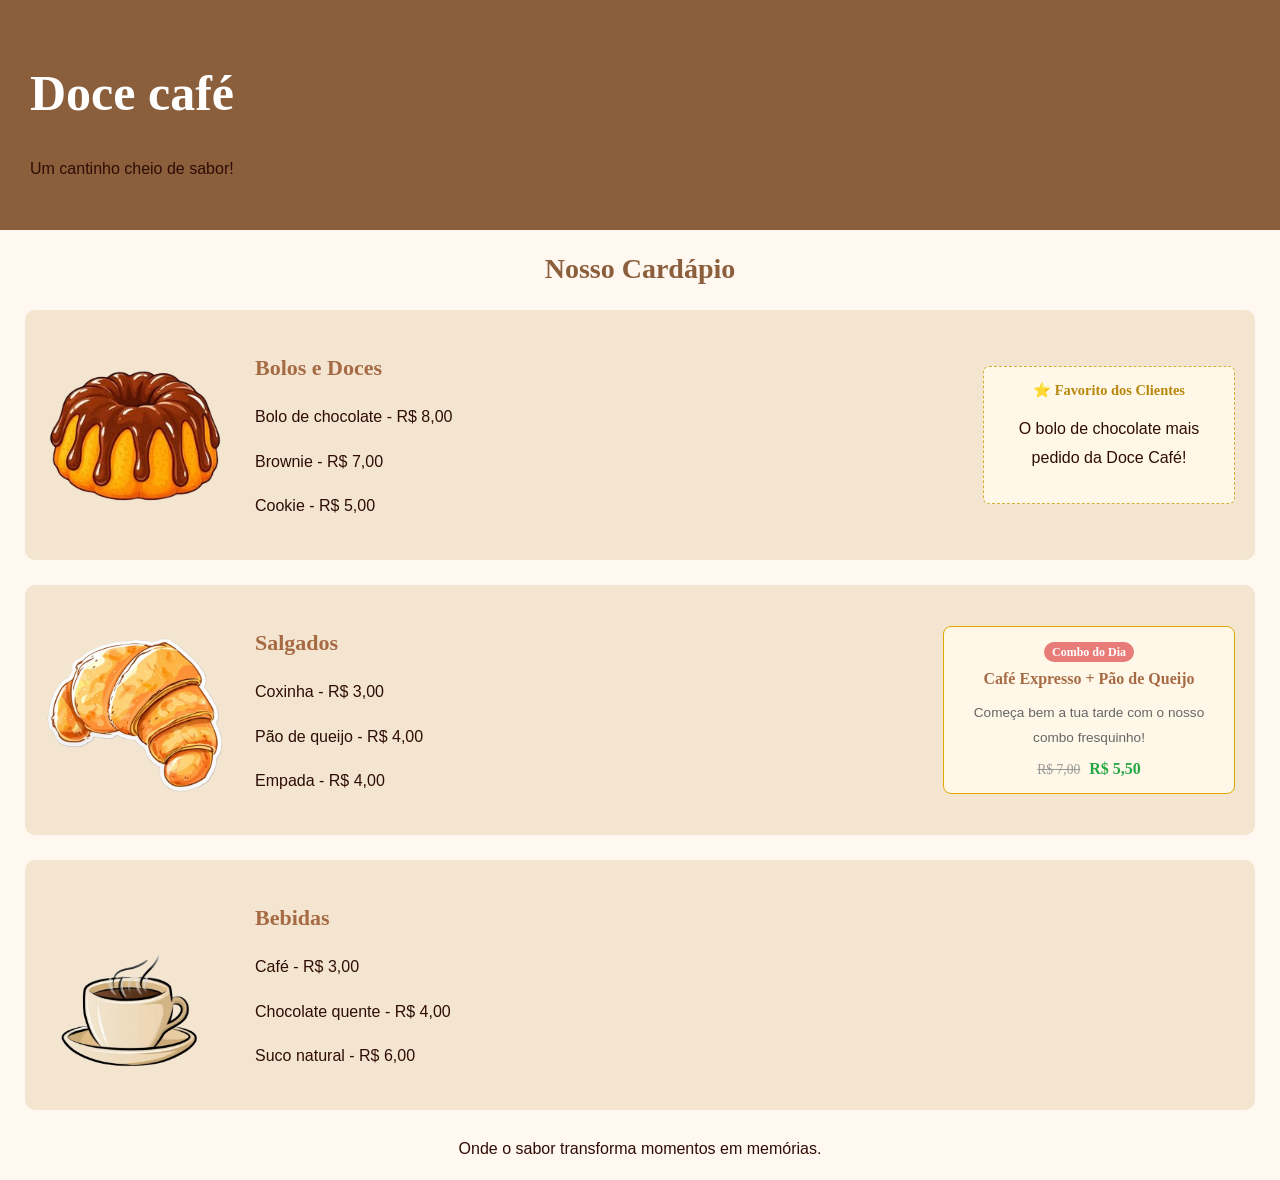
==== cardapio/index.html @ a0b28f8c "Add files via upload" ====
<!DOCTYPE html>
<html lang="pt-br">
    <head>
        <meta charset="UTF-8">
        <title>Doce Café</title>
        <link rel="stylesheet" href="estilo.css">
    </head>
    <body>
        <header>
            <h1> Doce café</h1>
            <p>Um cantinho cheio de sabor!</p>
        </header>
        <main>
            <h2>Nosso Cardápio</h2>
            <section class="categoria 1">

    <img src="imagens/bolo.png" alt="Bolo">

    <div class="produtos">
        <h3>Bolos e Doces</h3>

        <p>Bolo de chocolate - R$ 8,00</p>
        <p>Brownie - R$ 7,00</p>
        <p>Cookie - R$ 5,00</p>
    </div>
    <div class="destaque-card">
    <span class="selo-favorito">⭐ Favorito dos Clientes</span>
    <p>O bolo de chocolate mais pedido da Doce Café!</p>
   </div>

            </section>
            <section class="categoria 2">
                
                <img src="imagens/salgado.png" alt="salgado">

    <div class="produtos">
        <h3>Salgados</h3>

        <p>Coxinha - R$ 3,00</p>
        <p>Pão de queijo - R$ 4,00</p>
        <p>Empada - R$ 4,00</p>
    </div>
    <div class="bloco-combo-dia">
      <span class="tag-destaque"> Combo do Dia</span>
      <h3>Café Expresso + Pão de Queijo</h3>
      <p class="descricao">Começa bem a tua tarde com o nosso combo fresquinho!</p>
     <div class="preco-combo">
      <span class="preco-antigo">R$ 7,00</span>
      <span class="preco-novo">R$ 5,50</span>
    </div>
    </div>
                
            </section>
            <section class="categoria 3">

                <img src="imagens/café.png" alt="café">


    <div class="produtos">
        <h3>Bebidas</h3>

        <p>Café - R$ 3,00</p>
        <p>Chocolate quente - R$ 4,00</p>
        <p>Suco natural - R$ 6,00</p>
    </div>

            </section>
        </main>
        <footer>
            <p>Onde o sabor transforma momentos em memórias.</p>
        </footer>
    </body>
</html>
---- cardapio/estilo.css ----
body {
    background-color: #fff8f0;
    font-family: Georgia, 'Times New Roman', Times, serif;
    margin: 0;
    padding: 0;
}
header {
    background-color: #8b5e3c;
    color: white;
    text-align: left;
    padding: 30px;
}

h1{
   font-size: 50px;
}

h2 {
    color:#8b5e3c;
    text-align: center;
    font-size: 28px;
}
h3 {
    color:#a66b45;
    text-align: center;
    font-size: 22px;
}
section {
    background-color: #f3e5d0;
    margin:25px;
    padding:20px;
    border-radius: 10px;
}
p {
    color:#2f0d05;
    font-family: Verdana, Geneva, Tahoma, sans-serif;
    font-size: 16px;
    line-height: 1.8;
}
section img {
    width: 180px;
    height: 140px;
    object-fit: contain;
    display: block;
    margin: 15px auto;
}

.categoria {
    display: flex;
    align-items: center;
    gap: 30px;
    background-color: #f3e5d0;
    margin: 25px;
    padding: 20px;
    border-radius: 10px;
}

.categoria img {
    width: 180px;
    height: 180px;
    object-fit: contain;
}

.produtos {
    flex: 1;
}

.produtos h3 {
    text-align: left;
}

.produtos p {
    display: flex;
    justify-content: space-between;
}

footer {
    text-align: center;
    color: #e639a7;
    font-family: Georgia, 'Times New Roman', Times, serif;
}

.destaque-card {
  background-color: #fff8e8; /* Um tom levemente amarelado/creme para destacar */
  border: 1px dashed #d4af37; /* Borda elegante */
  padding: 15px;
  border-radius: 6px;
  max-width: 220px;
  text-align: center;
}

.selo-favorito {
  font-weight: bold;
  color: #b8860b;
  font-size: 0.9rem;
  display: block;
  margin-bottom: 5px;
}

.bloco-combo-dia {
  background: #fff8e8;
  border: 1px solid #e0a800;
  border-radius: 8px;
  padding: 15px;
  max-width: 260px;
  text-align: center;
}

.tag-destaque {
  background: #e87c78;
  color: white;
  padding: 3px 8px;
  border-radius: 10px;
  font-size: 0.75rem;
  font-weight: bold;
}

.bloco-combo-dia h3 {
  margin: 10px 0 5px 0;
  font-size: 1rem;
}

.descricao {
  font-size: 0.85rem;
  color: #666;
  margin-bottom: 10px;
}

.preco-antigo {
  text-decoration: line-through;
  color: #999;
  font-size: 0.85rem;
  margin-right: 5px;
}

.preco-novo {
  color: #28a745;
  font-weight: bold;
}
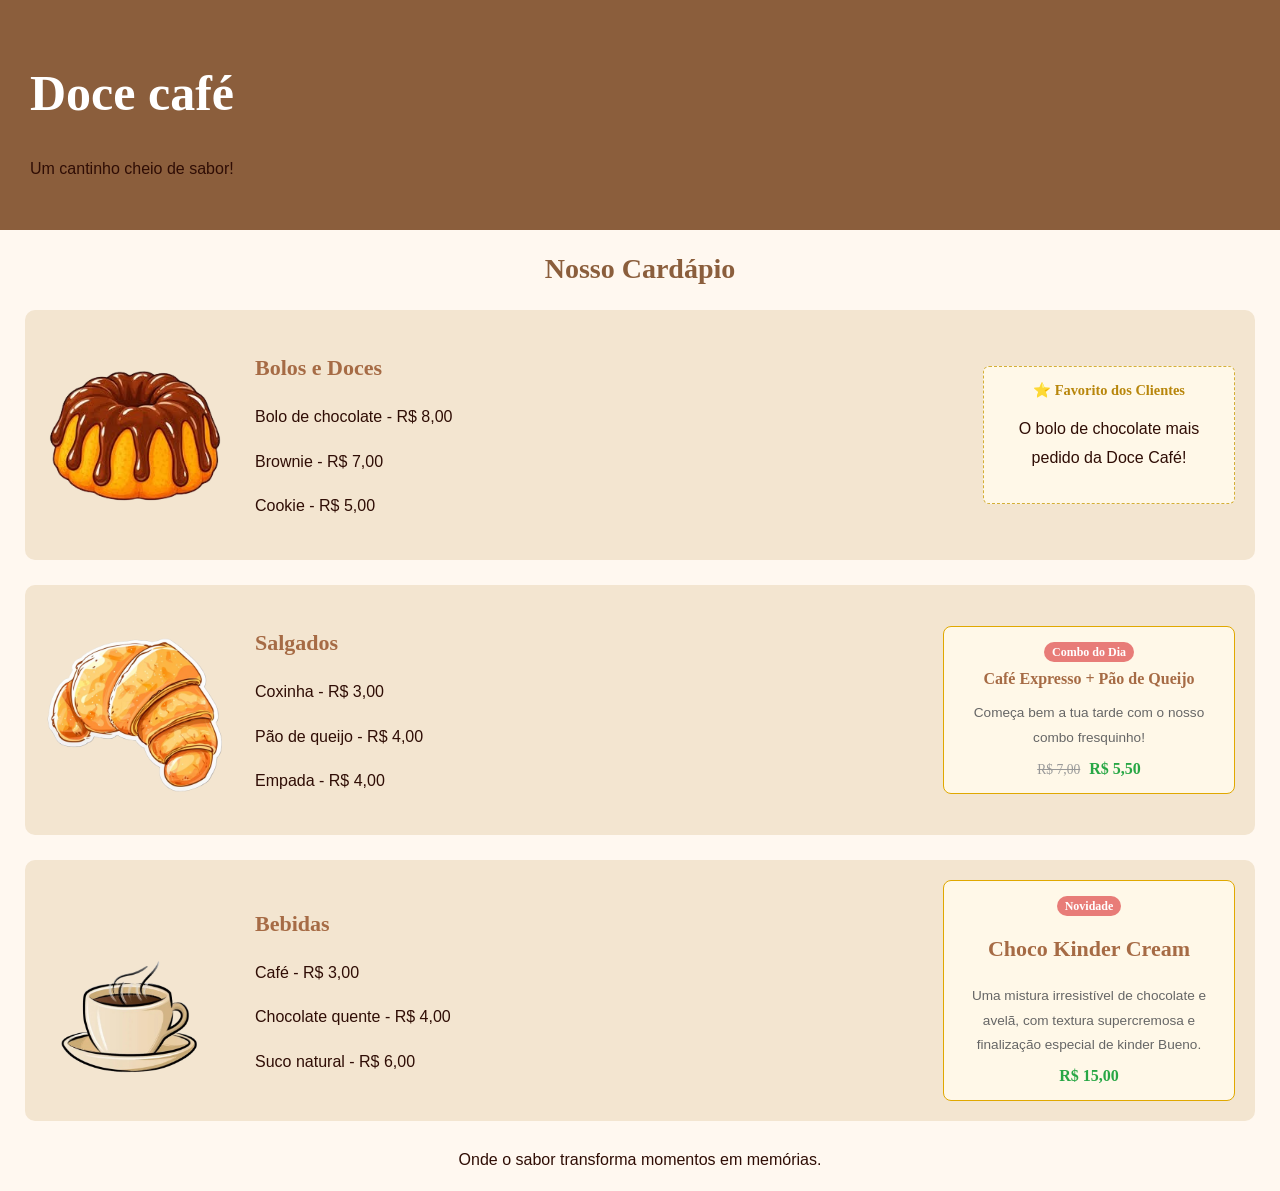
==== commit 1ca92e39: "atualizando arquivos" ====
--- a/cardapio/index.html
+++ b/cardapio/index.html
@@ -63,6 +63,13 @@
         <p>Chocolate quente - R$ 4,00</p>
         <p>Suco natural - R$ 6,00</p>
     </div>
+    <div class="bloco-novidade">
+      <span class="tag-destaque"> Novidade </span>
+      <h3>Choco Kinder Cream</h3>
+      <p class="descricao">Uma mistura irresistível de chocolate e avelã, com textura supercremosa e finalização especial de kinder Bueno.</p>
+     <div class="preco-combo">
+      <span class="preco-novo">R$ 15,00</span>
+    </div>
 
             </section>
         </main>
--- a/cardapio/estilo.css
+++ b/cardapio/estilo.css
@@ -136,4 +136,13 @@
 .preco-novo {
   color: #28a745;
   font-weight: bold;
+}
+
+.bloco-novidade {
+  background: #fff8e8;
+  border: 1px solid #e0a800;
+  border-radius: 8px;
+  padding: 15px;
+  max-width: 260px;
+  text-align: center;
 }
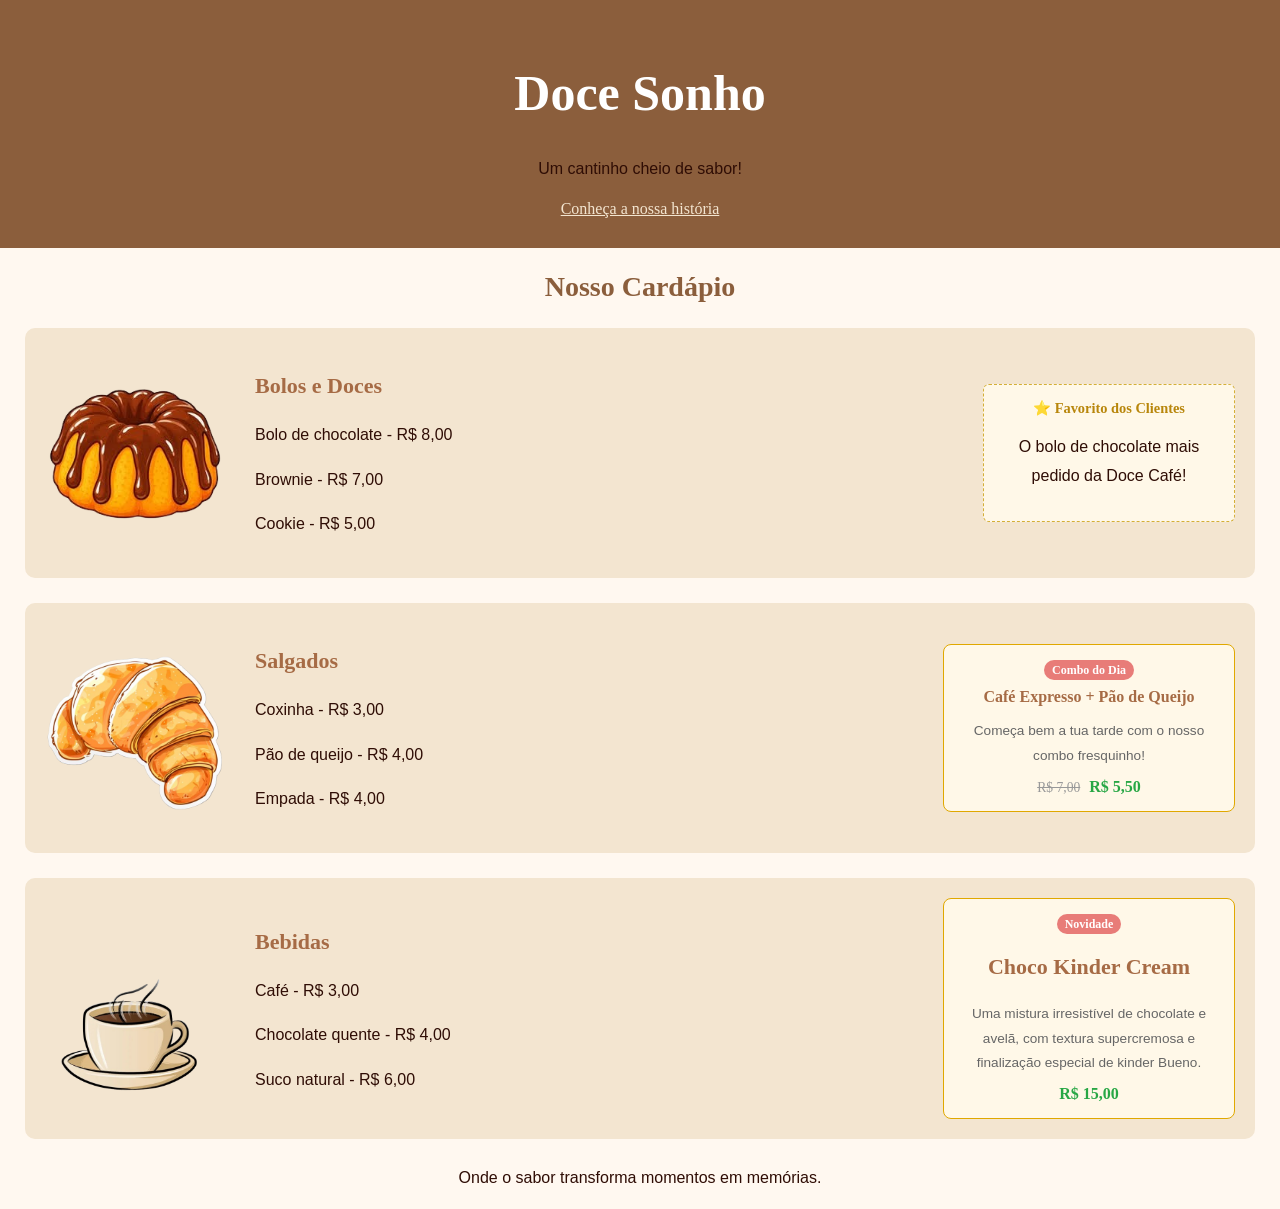
==== commit 702ef91b: "atualizando os arquivos do projeto" ====
--- a/cardapio/index.html
+++ b/cardapio/index.html
@@ -2,13 +2,15 @@
 <html lang="pt-br">
     <head>
         <meta charset="UTF-8">
-        <title>Doce Café</title>
+        <title>Doce Sonho</title>
         <link rel="stylesheet" href="estilo.css">
+        <link rel="icon" href="imagens/caff2.png" type="image/png">
     </head>
     <body>
         <header>
-            <h1> Doce café</h1>
+            <h1> Doce Sonho</h1>
             <p>Um cantinho cheio de sabor!</p>
+            <a href="sobre.html">Conheça a nossa história</a>
         </header>
         <main>
             <h2>Nosso Cardápio</h2>
--- a/cardapio/estilo.css
+++ b/cardapio/estilo.css
@@ -7,7 +7,7 @@
 header {
     background-color: #8b5e3c;
     color: white;
-    text-align: left;
+    text-align: center;
     padding: 30px;
 }
 
@@ -36,6 +36,7 @@
     font-family: Verdana, Geneva, Tahoma, sans-serif;
     font-size: 16px;
     line-height: 1.8;
+    text-align: center;
 }
 section img {
     width: 180px;
@@ -145,4 +146,10 @@
   padding: 15px;
   max-width: 260px;
   text-align: center;
-}+}
+a {
+  color:#f3e5d0
+}
+.f2{
+    background-color:#a66b45
+}
